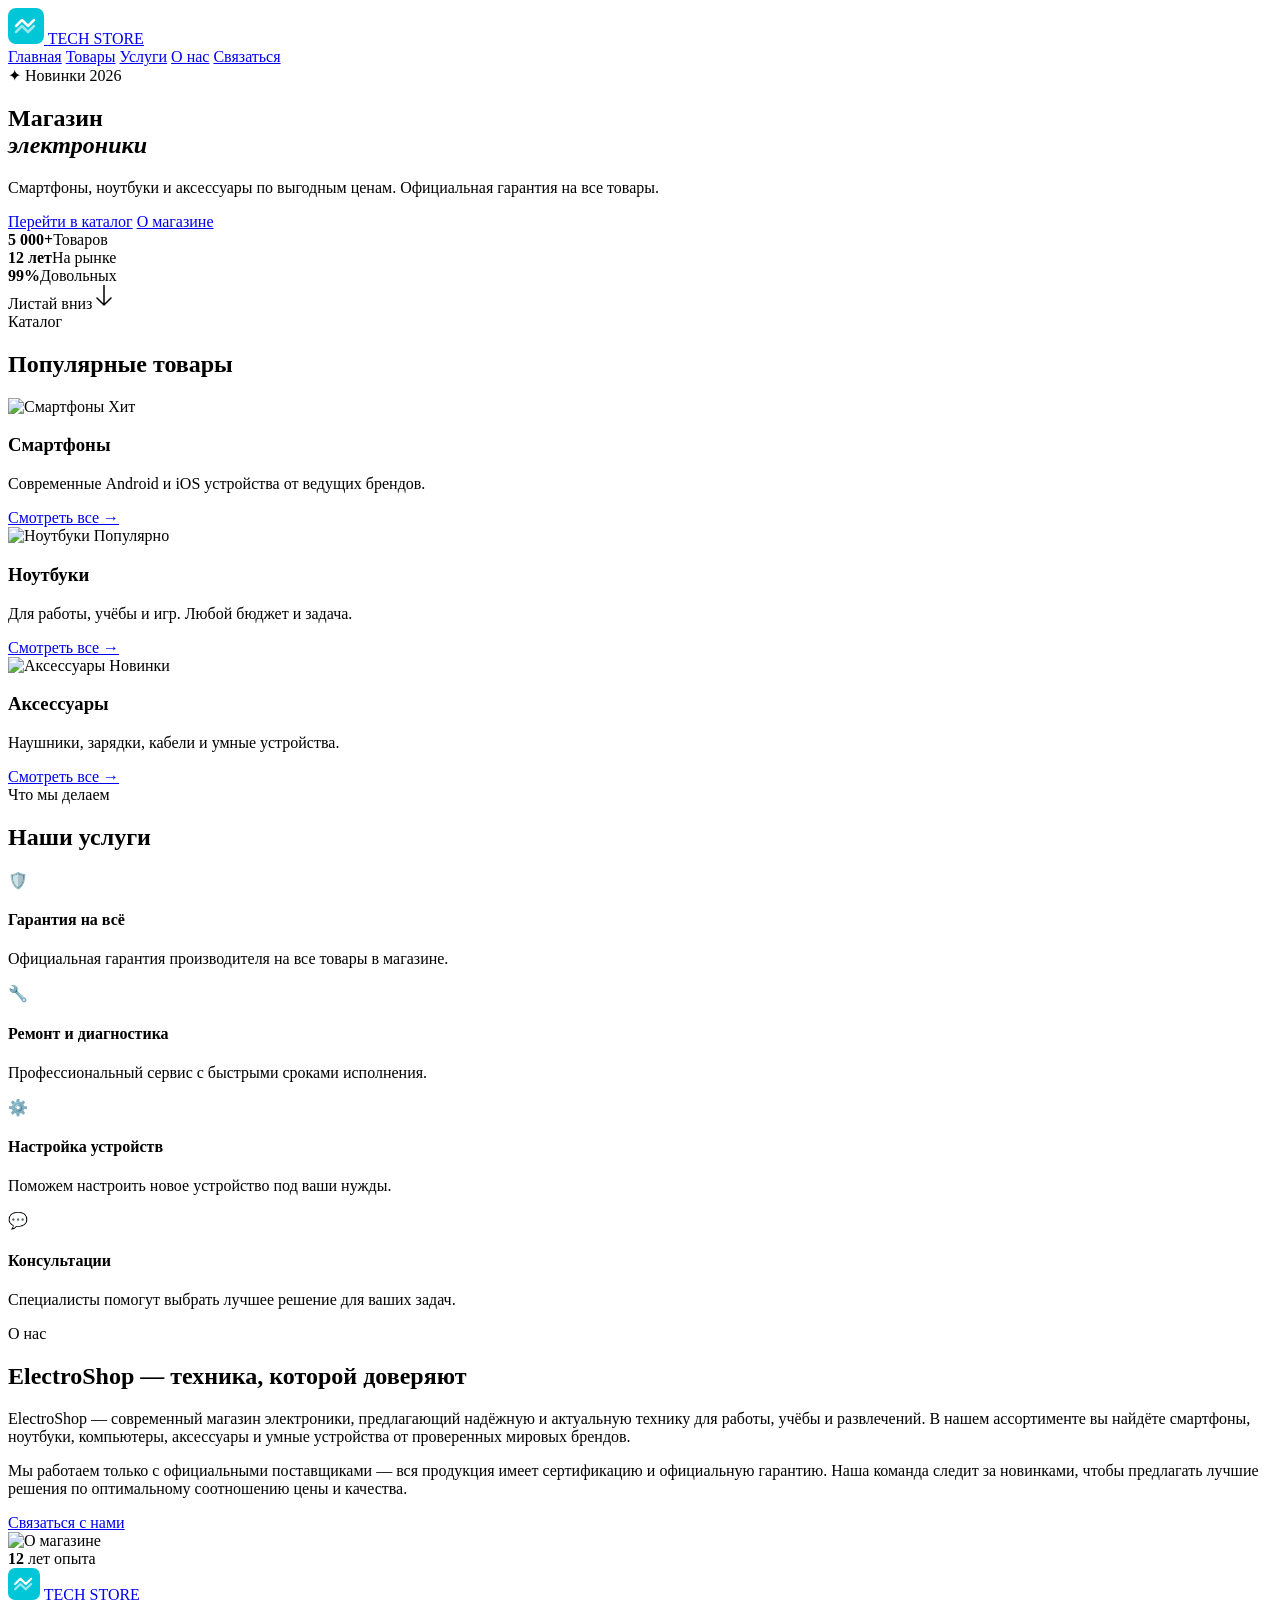
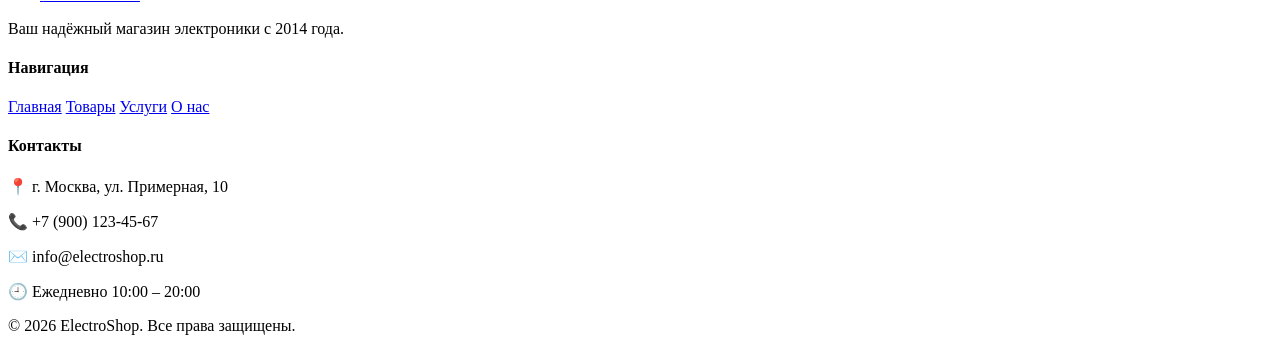
==== index.html @ ec578c1b "skip" ====
<!DOCTYPE html>
<html lang="ru">
<head>
    <meta charset="UTF-8" />
    <meta name="viewport" content="width=device-width, initial-scale=1.0" />
    <title>ElectroShop — магазин электроники</title>
    <link rel="preconnect" href="https://fonts.googleapis.com">
    <link href="https://fonts.googleapis.com/css2?family=Syne:wght@700;800&family=DM+Sans:wght@400;500;600&display=swap" rel="stylesheet">
    <link rel="stylesheet" href="style.css" />
</head>
<body>

<header class="header" id="header">
    <div class="header-container">
        <a href="#" class="logo">
            <svg width="36" height="36" viewBox="0 0 36 36" fill="none" xmlns="http://www.w3.org/2000/svg">
                <rect width="36" height="36" rx="8" fill="#00c6d7"/>
                <path d="M8 18L14 12L20 18L26 12" stroke="white" stroke-width="2.5" stroke-linecap="round" stroke-linejoin="round"/>
                <path d="M8 24L14 18L20 24L26 18" stroke="white" stroke-width="2.5" stroke-linecap="round" stroke-linejoin="round" opacity="0.6"/>
            </svg>
            <span>TECH STORE</span>
        </a>

        <nav class="nav" id="nav-menu">
            <a href="#home" onclick="closeMenu()">Главная</a>
            <a href="#products" onclick="closeMenu()">Товары</a>
            <a href="#services" onclick="closeMenu()">Услуги</a>
            <a href="#about" onclick="closeMenu()">О нас</a>
            <a href="#contacts" class="nav-cta" onclick="closeMenu()">Связаться</a>
        </nav>

        <div class="menu-toggle" id="mobile-menu" onclick="toggleMenu()">
            <span class="bar"></span>
            <span class="bar"></span>
            <span class="bar"></span>
        </div>
    </div>
</header>

<section class="hero" id="home">
    <div class="hero-content">
        <span class="hero-badge">✦ Новинки 2026</span>
        <h1>Магазин<br><em>электроники</em></h1>
        <p>Смартфоны, ноутбуки и аксессуары по выгодным ценам. Официальная гарантия на все товары.</p>
        <div class="hero-actions">
            <a href="#products" class="btn-primary">Перейти в каталог</a>
            <a href="#about" class="btn-ghost">О магазине</a>
        </div>
        <div class="hero-stats">
            <div class="stat"><strong>5 000+</strong><span>Товаров</span></div>
            <div class="stat-divider"></div>
            <div class="stat"><strong>12 лет</strong><span>На рынке</span></div>
            <div class="stat-divider"></div>
            <div class="stat"><strong>99%</strong><span>Довольных</span></div>
        </div>
    </div>
    <div class="hero-scroll">
        <span>Листай вниз</span>
        <svg width="16" height="24" viewBox="0 0 16 24"><path d="M8 0v20M1 13l7 7 7-7" stroke="currentColor" stroke-width="1.5" fill="none" stroke-linecap="round" stroke-linejoin="round"/></svg>
    </div>
</section>

<section id="products">
    <div class="container">
        <div class="section-label">Каталог</div>
        <h2>Популярные товары</h2>

        <div class="cards">
            <div class="card">
                <div class="card-img-wrap">
                    <img src="https://images.unsplash.com/photo-1511707171634-5f897ff02aa9?w=600&auto=format&fit=crop" alt="Смартфоны" />
                    <span class="card-tag">Хит</span>
                </div>
                <div class="card-body">
                    <h3>Смартфоны</h3>
                    <p>Современные Android и iOS устройства от ведущих брендов.</p>
                    <a href="#" class="card-link">Смотреть все →</a>
                </div>
            </div>

            <div class="card card-featured">
                <div class="card-img-wrap">
                    <img src="https://images.unsplash.com/photo-1496181133206-80ce9b88a853?w=600&auto=format&fit=crop" alt="Ноутбуки" />
                    <span class="card-tag">Популярно</span>
                </div>
                <div class="card-body">
                    <h3>Ноутбуки</h3>
                    <p>Для работы, учёбы и игр. Любой бюджет и задача.</p>
                    <a href="#" class="card-link">Смотреть все →</a>
                </div>
            </div>

            <div class="card">
                <div class="card-img-wrap">
                    <img src="https://images.unsplash.com/photo-1505740420928-5e560c06d30e?w=600&auto=format&fit=crop" alt="Аксессуары" />
                    <span class="card-tag">Новинки</span>
                </div>
                <div class="card-body">
                    <h3>Аксессуары</h3>
                    <p>Наушники, зарядки, кабели и умные устройства.</p>
                    <a href="#" class="card-link">Смотреть все →</a>
                </div>
            </div>
        </div>
    </div>
</section>

<section id="services" class="services-section">
    <div class="container">
        <div class="section-label">Что мы делаем</div>
        <h2>Наши услуги</h2>
        <div class="services-grid">
            <div class="service-item">
                <div class="service-icon">🛡️</div>
                <h4>Гарантия на всё</h4>
                <p>Официальная гарантия производителя на все товары в магазине.</p>
            </div>
            <div class="service-item">
                <div class="service-icon">🔧</div>
                <h4>Ремонт и диагностика</h4>
                <p>Профессиональный сервис с быстрыми сроками исполнения.</p>
            </div>
            <div class="service-item">
                <div class="service-icon">⚙️</div>
                <h4>Настройка устройств</h4>
                <p>Поможем настроить новое устройство под ваши нужды.</p>
            </div>
            <div class="service-item">
                <div class="service-icon">💬</div>
                <h4>Консультации</h4>
                <p>Специалисты помогут выбрать лучшее решение для ваших задач.</p>
            </div>
        </div>
    </div>
</section>

<section id="about" class="about-section">
    <div class="container about-grid">
        <div class="about-text">
            <div class="section-label">О нас</div>
            <h2 class="about-h2">ElectroShop — техника, которой доверяют</h2>
            <p>ElectroShop — современный магазин электроники, предлагающий надёжную и актуальную технику для работы, учёбы и развлечений. В нашем ассортименте вы найдёте смартфоны, ноутбуки, компьютеры, аксессуары и умные устройства от проверенных мировых брендов.</p>
            <p>Мы работаем только с официальными поставщиками — вся продукция имеет сертификацию и официальную гарантию. Наша команда следит за новинками, чтобы предлагать лучшие решения по оптимальному соотношению цены и качества.</p>
            <a href="#contacts" class="btn-primary">Связаться с нами</a>
        </div>
        <div class="about-visual">
            <div class="about-img-wrap">
                <img src="https://images.unsplash.com/photo-1441986300917-64674bd600d8?w=600&auto=format&fit=crop" alt="О магазине" />
            </div>
            <div class="about-badge-float">
                <strong>12</strong>
                <span>лет опыта</span>
            </div>
        </div>
    </div>
</section>

<footer id="contacts">
    <div class="container footer-inner">
        <div class="footer-brand">
            <a href="#" class="logo">
                <svg width="32" height="32" viewBox="0 0 36 36" fill="none"><rect width="36" height="36" rx="8" fill="#00c6d7"/><path d="M8 18L14 12L20 18L26 12" stroke="white" stroke-width="2.5" stroke-linecap="round" stroke-linejoin="round"/><path d="M8 24L14 18L20 24L26 18" stroke="white" stroke-width="2.5" stroke-linecap="round" stroke-linejoin="round" opacity="0.6"/></svg>
                <span>TECH STORE</span>
            </a>
            <p>Ваш надёжный магазин электроники с 2014 года.</p>
        </div>

        <div class="footer-links">
            <h4>Навигация</h4>
            <a href="#home">Главная</a>
            <a href="#products">Товары</a>
            <a href="#services">Услуги</a>
            <a href="#about">О нас</a>
        </div>

        <div class="footer-contacts-col">
            <h4>Контакты</h4>
            <p>📍 г. Москва, ул. Примерная, 10</p>
            <p>📞 +7 (900) 123-45-67</p>
            <p>✉️ info@electroshop.ru</p>
            <p>🕘 Ежедневно 10:00 – 20:00</p>
        </div>
    </div>
    <div class="footer-bottom">
        <p class="copyright">© 2026 ElectroShop. Все права защищены.</p>
    </div>
</footer>

<script>
    function toggleMenu() {
        const nav = document.getElementById('nav-menu');
        const toggle = document.getElementById('mobile-menu');
        nav.classList.toggle('active');
        toggle.classList.toggle('active');
        document.body.classList.toggle('no-scroll');
    }

    function closeMenu() {
        const nav = document.getElementById('nav-menu');
        const toggle = document.getElementById('mobile-menu');
        nav.classList.remove('active');
        toggle.classList.remove('active');
        document.body.classList.remove('no-scroll');
    }

    // Scroll shadow on header
    window.addEventListener('scroll', () => {
        const header = document.getElementById('header');
        header.classList.toggle('scrolled', window.scrollY > 20);
    });
</script>

</body>
</html>
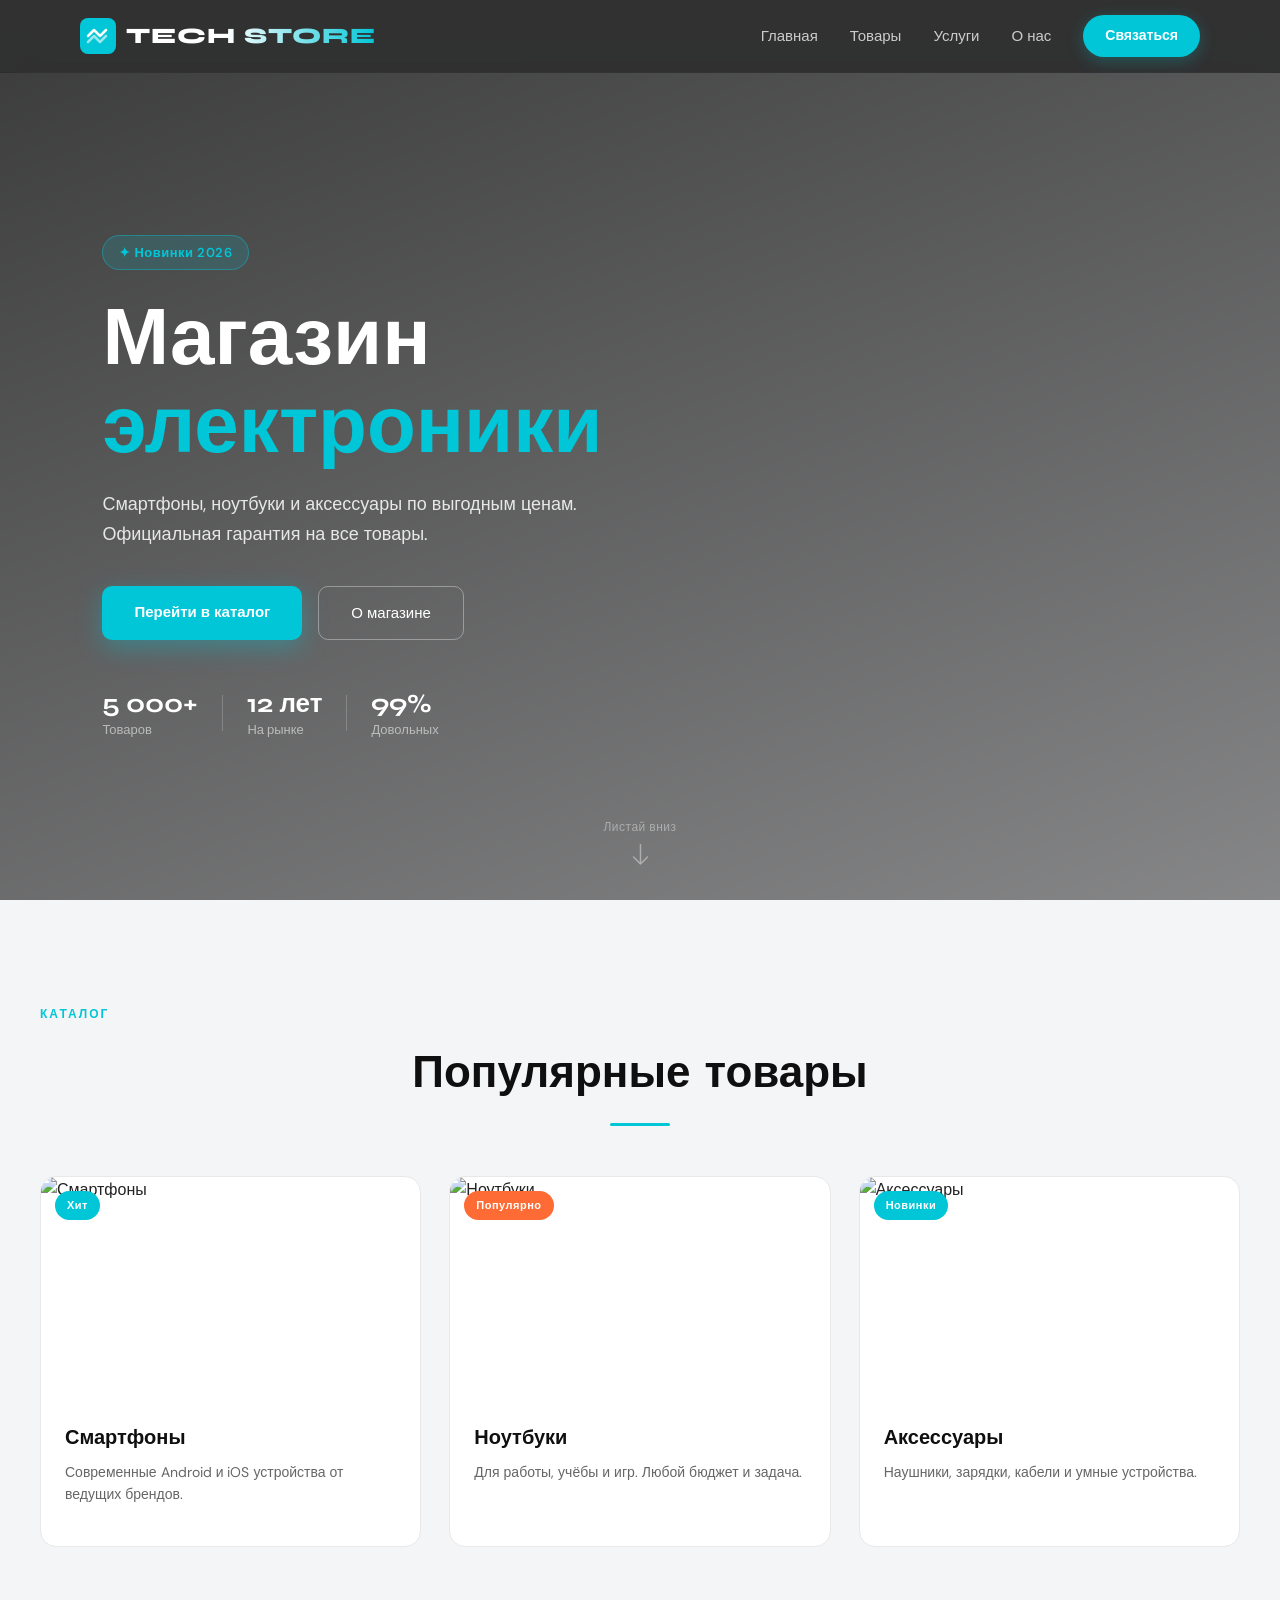
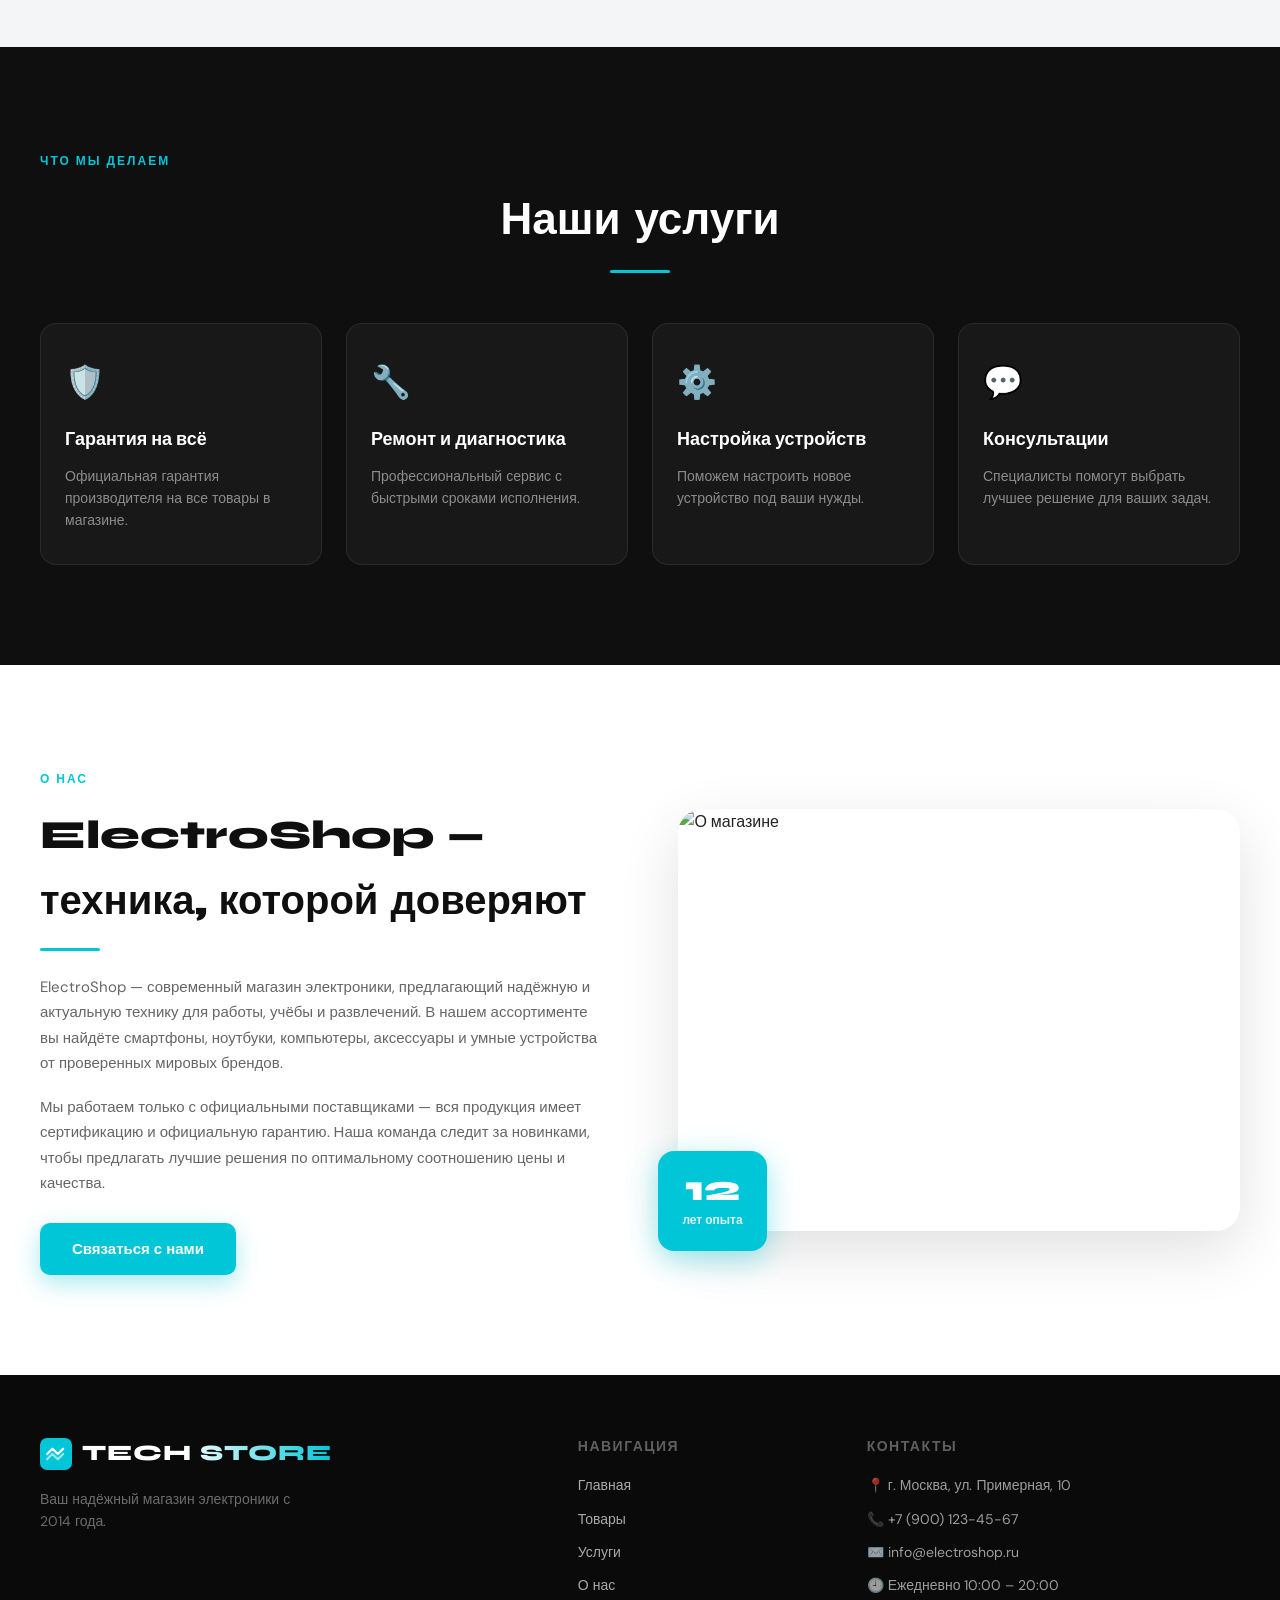
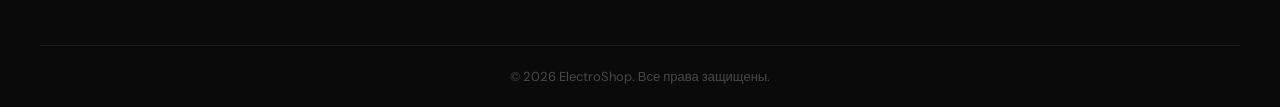
==== commit 838139f0: "skip" ====
--- a/index.html
+++ b/index.html
@@ -74,7 +74,6 @@
                 <div class="card-body">
                     <h3>Смартфоны</h3>
                     <p>Современные Android и iOS устройства от ведущих брендов.</p>
-                    <a href="#" class="card-link">Смотреть все →</a>
                 </div>
             </div>
 
@@ -86,7 +85,6 @@
                 <div class="card-body">
                     <h3>Ноутбуки</h3>
                     <p>Для работы, учёбы и игр. Любой бюджет и задача.</p>
-                    <a href="#" class="card-link">Смотреть все →</a>
                 </div>
             </div>
 
@@ -98,7 +96,6 @@
                 <div class="card-body">
                     <h3>Аксессуары</h3>
                     <p>Наушники, зарядки, кабели и умные устройства.</p>
-                    <a href="#" class="card-link">Смотреть все →</a>
                 </div>
             </div>
         </div>
@@ -203,7 +200,6 @@
         document.body.classList.remove('no-scroll');
     }
 
-    // Scroll shadow on header
     window.addEventListener('scroll', () => {
         const header = document.getElementById('header');
         header.classList.toggle('scrolled', window.scrollY > 20);
@@ -211,4 +207,4 @@
 </script>
 
 </body>
-</html>
+</html>
--- a/style.css
+++ b/style.css
@@ -0,0 +1,738 @@
+/* ===== 1. CSS ПЕРЕМЕННЫЕ И СБРОС ===== */
+:root {
+    --accent: #00c6d7;
+    --accent-dark: #009aab;
+    --bg: #f4f5f7;
+    --white: #ffffff;
+    --dark: #0f0f0f;
+    --text: #222;
+    --muted: #666;
+    --border: #e8e8e8;
+    --header-h: 72px;
+    --font-display: 'Syne', sans-serif;
+    --font-body: 'DM Sans', sans-serif;
+    --radius: 16px;
+    --shadow: 0 8px 32px rgba(0,0,0,0.08);
+    --shadow-lg: 0 20px 60px rgba(0,0,0,0.12);
+}
+
+*, *::before, *::after {
+    margin: 0; padding: 0;
+    box-sizing: border-box;
+}
+
+html { scroll-behavior: smooth; }
+
+body {
+    background: var(--bg);
+    color: var(--text);
+    font-family: var(--font-body);
+    line-height: 1.65;
+    padding-top: var(--header-h);
+}
+
+body.no-scroll { overflow: hidden; }
+
+img { display: block; width: 100%; }
+a { text-decoration: none; color: inherit; }
+
+/* ===== 2. HEADER ===== */
+.header {
+    position: fixed;
+    top: 0; left: 0;
+    width: 100%;
+    z-index: 1000;
+    background: rgba(15, 15, 15, 0.85);
+    backdrop-filter: blur(20px) saturate(180%);
+    -webkit-backdrop-filter: blur(20px) saturate(180%);
+    border-bottom: 1px solid rgba(255,255,255,0.07);
+    transition: box-shadow 0.3s;
+}
+
+.header.scrolled {
+    box-shadow: 0 4px 30px rgba(0,0,0,0.3);
+}
+
+.header-container {
+    max-width: 1200px;
+    margin: 0 auto;
+    padding: 0 clamp(16px, 4vw, 40px);
+    height: var(--header-h);
+    display: flex;
+    justify-content: space-between;
+    align-items: center;
+}
+
+/* Logo */
+.logo {
+    display: flex;
+    align-items: center;
+    gap: 10px;
+    flex-shrink: 0;
+}
+
+.logo span {
+    font-family: var(--font-display);
+    font-size: clamp(16px, 2.5vw, 22px);
+    font-weight: 800;
+    background: linear-gradient(90deg, #fff 40%, var(--accent));
+    -webkit-background-clip: text;
+    -webkit-text-fill-color: transparent;
+    letter-spacing: 1px;
+}
+
+/* Nav */
+.nav {
+    display: flex;
+    align-items: center;
+    gap: clamp(16px, 2.5vw, 32px);
+}
+
+.nav a {
+    color: rgba(255,255,255,0.75);
+    font-size: 15px;
+    font-weight: 500;
+    transition: color 0.25s;
+    white-space: nowrap;
+    position: relative;
+}
+
+.nav a:not(.nav-cta)::after {
+    content: '';
+    position: absolute;
+    bottom: -4px; left: 0;
+    width: 0; height: 2px;
+    background: var(--accent);
+    transition: width 0.3s;
+}
+
+.nav a:not(.nav-cta):hover::after { width: 100%; }
+.nav a:hover { color: var(--accent); }
+
+.nav .nav-cta {
+    background: var(--accent);
+    padding: 9px 22px;
+    border-radius: 50px;
+    color: #fff;
+    font-weight: 600;
+    font-size: 14px;
+    transition: background 0.25s, transform 0.25s, color 0.25s;
+    box-shadow: 0 4px 16px rgba(0,198,215,0.25);
+}
+
+.nav .nav-cta:hover {
+    background: #fff;
+    color: var(--accent);
+    transform: translateY(-2px);
+}
+
+/* Burger */
+.menu-toggle {
+    display: none;
+    flex-direction: column;
+    justify-content: space-between;
+    width: 28px; height: 20px;
+    cursor: pointer;
+    z-index: 1100;
+    padding: 2px;
+}
+
+.bar {
+    width: 100%; height: 2.5px;
+    background: #fff;
+    border-radius: 10px;
+    transition: transform 0.35s ease, opacity 0.2s;
+    transform-origin: center;
+}
+
+/* ===== 3. HERO ===== */
+.hero {
+    min-height: calc(100vh - var(--header-h));
+    background:
+        linear-gradient(160deg, rgba(0,0,0,0.75) 0%, rgba(0,0,0,0.45) 100%),
+        url("https://images.unsplash.com/photo-1550745165-9bc0b252726f?q=80&w=2070&auto=format&fit=crop") center/cover no-repeat;
+    color: #fff;
+    display: flex;
+    flex-direction: column;
+    justify-content: center;
+    align-items: flex-start;
+    padding: 60px clamp(20px, 8vw, 120px);
+    position: relative;
+}
+
+.hero-content { max-width: 640px; }
+
+.hero-badge {
+    display: inline-block;
+    background: rgba(0,198,215,0.15);
+    border: 1px solid rgba(0,198,215,0.4);
+    color: var(--accent);
+    font-size: 13px;
+    font-weight: 600;
+    padding: 6px 16px;
+    border-radius: 50px;
+    margin-bottom: 24px;
+    letter-spacing: 0.5px;
+}
+
+.hero h1 {
+    font-family: var(--font-display);
+    font-size: clamp(40px, 7vw, 80px);
+    line-height: 1.1;
+    font-weight: 800;
+    margin-bottom: 20px;
+}
+
+.hero h1 em {
+    font-style: normal;
+    color: var(--accent);
+}
+
+.hero p {
+    font-size: clamp(15px, 2vw, 18px);
+    opacity: 0.85;
+    margin-bottom: 36px;
+    max-width: 480px;
+}
+
+.hero-actions {
+    display: flex;
+    gap: 16px;
+    flex-wrap: wrap;
+    margin-bottom: 48px;
+}
+
+.btn-primary {
+    display: inline-block;
+    padding: 14px 32px;
+    background: var(--accent);
+    color: #fff;
+    font-weight: 600;
+    font-size: 15px;
+    border-radius: 10px;
+    transition: transform 0.25s, box-shadow 0.25s;
+    box-shadow: 0 8px 24px rgba(0,198,215,0.35);
+    white-space: nowrap;
+}
+
+.btn-primary:hover {
+    transform: translateY(-3px);
+    box-shadow: 0 16px 36px rgba(0,198,215,0.45);
+}
+
+.btn-ghost {
+    display: inline-block;
+    padding: 14px 32px;
+    border: 1.5px solid rgba(255,255,255,0.35);
+    color: #fff;
+    font-weight: 500;
+    font-size: 15px;
+    border-radius: 10px;
+    transition: border-color 0.25s, background 0.25s;
+    white-space: nowrap;
+}
+
+.btn-ghost:hover {
+    border-color: rgba(255,255,255,0.7);
+    background: rgba(255,255,255,0.08);
+}
+
+.hero-stats {
+    display: flex;
+    align-items: center;
+    gap: 24px;
+    flex-wrap: wrap;
+}
+
+.stat { display: flex; flex-direction: column; line-height: 1.2; }
+.stat strong { font-family: var(--font-display); font-size: 26px; color: #fff; }
+.stat span { font-size: 13px; color: rgba(255,255,255,0.55); margin-top: 2px; }
+
+.stat-divider {
+    width: 1px; height: 36px;
+    background: rgba(255,255,255,0.2);
+    flex-shrink: 0;
+}
+
+.hero-scroll {
+    position: absolute;
+    bottom: 32px; left: 50%;
+    transform: translateX(-50%);
+    display: flex; flex-direction: column;
+    align-items: center;
+    gap: 6px;
+    color: rgba(255,255,255,0.4);
+    font-size: 12px;
+    letter-spacing: 0.5px;
+    animation: bounce 2s infinite;
+}
+
+@keyframes bounce {
+    0%, 100% { transform: translateX(-50%) translateY(0); }
+    50% { transform: translateX(-50%) translateY(6px); }
+}
+
+/* ===== 4. ОБЩИЕ СТИЛИ СЕКЦИЙ ===== */
+section { padding: clamp(60px, 8vw, 100px) clamp(16px, 4vw, 20px); }
+
+.container {
+    max-width: 1200px;
+    margin: 0 auto;
+}
+
+.section-label {
+    display: inline-block;
+    font-size: 12px;
+    font-weight: 700;
+    letter-spacing: 2px;
+    text-transform: uppercase;
+    color: var(--accent);
+    margin-bottom: 12px;
+}
+
+section h2 {
+    font-family: var(--font-display);
+    font-size: clamp(26px, 4vw, 44px);
+    font-weight: 800;
+    text-align: center;
+    margin-bottom: 16px;
+    color: var(--dark);
+}
+
+section h2::after {
+    content: '';
+    display: block;
+    width: 60px; height: 3px;
+    background: var(--accent);
+    margin: 14px auto 50px;
+    border-radius: 3px;
+}
+
+/* ===== 5. КАРТОЧКИ ТОВАРОВ ===== */
+.cards {
+    display: grid;
+    grid-template-columns: repeat(3, 1fr);
+    gap: 28px;
+}
+
+.card {
+    background: var(--white);
+    border-radius: var(--radius);
+    border: 1px solid var(--border);
+    overflow: hidden;
+    transition: transform 0.35s cubic-bezier(0.175,0.885,0.32,1.275), box-shadow 0.35s, border-color 0.35s;
+}
+
+.card:hover {
+    transform: translateY(-10px);
+    box-shadow: var(--shadow-lg);
+    border-color: var(--accent);
+}
+
+.card-img-wrap {
+    position: relative;
+    overflow: hidden;
+    height: 220px;
+}
+
+.card-img-wrap img {
+    height: 100%; object-fit: cover;
+    transition: transform 0.4s ease;
+}
+
+.card:hover .card-img-wrap img { transform: scale(1.05); }
+
+.card-tag {
+    position: absolute;
+    top: 14px; left: 14px;
+    background: var(--accent);
+    color: #fff;
+    font-size: 11px;
+    font-weight: 700;
+    letter-spacing: 0.5px;
+    padding: 5px 12px;
+    border-radius: 50px;
+}
+
+.card-featured .card-tag {
+    background: #ff6b35;
+}
+
+.card-body {
+    padding: 24px;
+}
+
+.card-body h3 {
+    font-family: var(--font-display);
+    font-size: 20px;
+    font-weight: 700;
+    margin-bottom: 8px;
+    color: var(--dark);
+}
+
+.card-body p {
+    font-size: 14px;
+    color: var(--muted);
+    margin-bottom: 16px;
+    line-height: 1.55;
+}
+
+.card-link {
+    font-size: 14px;
+    font-weight: 600;
+    color: var(--accent);
+    transition: gap 0.2s;
+}
+
+.card-link:hover { text-decoration: underline; }
+
+/* ===== 6. УСЛУГИ ===== */
+.services-section {
+    background: var(--dark);
+    color: #fff;
+}
+
+.services-section .section-label { /* already styled */ }
+
+.services-section h2 {
+    color: #fff;
+}
+
+.services-section h2::after { background: var(--accent); }
+
+.services-grid {
+    display: grid;
+    grid-template-columns: repeat(4, 1fr);
+    gap: 24px;
+}
+
+.service-item {
+    background: rgba(255,255,255,0.04);
+    border: 1px solid rgba(255,255,255,0.08);
+    border-radius: var(--radius);
+    padding: 32px 24px;
+    transition: background 0.3s, border-color 0.3s, transform 0.3s;
+}
+
+.service-item:hover {
+    background: rgba(0,198,215,0.08);
+    border-color: rgba(0,198,215,0.35);
+    transform: translateY(-4px);
+}
+
+.service-icon {
+    font-size: 32px;
+    margin-bottom: 16px;
+}
+
+.service-item h4 {
+    font-family: var(--font-display);
+    font-size: 18px;
+    font-weight: 700;
+    margin-bottom: 10px;
+    color: #fff;
+}
+
+.service-item p {
+    font-size: 14px;
+    color: rgba(255,255,255,0.5);
+    line-height: 1.6;
+}
+
+/* ===== 7. О НАС ===== */
+.about-section {
+    background: var(--white);
+}
+
+.about-section .section-label { /* ok */ }
+
+.about-grid {
+    display: grid;
+    grid-template-columns: 1fr 1fr;
+    gap: clamp(40px, 6vw, 80px);
+    align-items: center;
+}
+
+.about-text h2.about-h2 {
+    font-family: var(--font-display);
+    font-size: clamp(24px, 3.5vw, 40px);
+    font-weight: 800;
+    text-align: left;
+    margin-bottom: 0;
+    color: var(--dark);
+}
+
+.about-text h2.about-h2::after { margin: 14px 0 24px; }
+
+.about-text p {
+    font-size: 15px;
+    color: var(--muted);
+    margin-bottom: 18px;
+    line-height: 1.7;
+}
+
+.about-text .btn-primary { margin-top: 8px; }
+
+.about-visual {
+    position: relative;
+}
+
+.about-img-wrap {
+    border-radius: 24px;
+    overflow: hidden;
+    box-shadow: var(--shadow-lg);
+    aspect-ratio: 4/3;
+}
+
+.about-img-wrap img {
+    width: 100%; height: 100%;
+    object-fit: cover;
+    transition: transform 0.5s;
+}
+
+.about-img-wrap:hover img { transform: scale(1.04); }
+
+.about-badge-float {
+    position: absolute;
+    bottom: -20px; left: -20px;
+    background: var(--accent);
+    color: #fff;
+    padding: 20px 24px;
+    border-radius: 16px;
+    display: flex;
+    flex-direction: column;
+    align-items: center;
+    box-shadow: 0 8px 30px rgba(0,198,215,0.4);
+}
+
+.about-badge-float strong {
+    font-family: var(--font-display);
+    font-size: 36px;
+    font-weight: 800;
+    line-height: 1;
+}
+
+.about-badge-float span {
+    font-size: 12px;
+    font-weight: 600;
+    opacity: 0.85;
+    margin-top: 4px;
+}
+
+/* ===== 8. FOOTER ===== */
+footer {
+    background: #0a0a0a;
+    color: #fff;
+    padding-top: 60px;
+}
+
+.footer-inner {
+    display: grid;
+    grid-template-columns: 2fr 1fr 1.5fr;
+    gap: 40px;
+    padding-bottom: 48px;
+    border-bottom: 1px solid rgba(255,255,255,0.07);
+}
+
+.footer-brand .logo { margin-bottom: 16px; }
+
+.footer-brand p {
+    font-size: 14px;
+    color: rgba(255,255,255,0.4);
+    max-width: 260px;
+    line-height: 1.6;
+}
+
+.footer-links,
+.footer-contacts-col {
+    display: flex;
+    flex-direction: column;
+    gap: 10px;
+}
+
+.footer-links h4,
+.footer-contacts-col h4 {
+    font-family: var(--font-display);
+    font-size: 14px;
+    font-weight: 700;
+    letter-spacing: 1.5px;
+    text-transform: uppercase;
+    color: rgba(255,255,255,0.35);
+    margin-bottom: 6px;
+}
+
+.footer-links a {
+    font-size: 14px;
+    color: rgba(255,255,255,0.65);
+    transition: color 0.2s;
+}
+
+.footer-links a:hover { color: var(--accent); }
+
+.footer-contacts-col p {
+    font-size: 14px;
+    color: rgba(255,255,255,0.6);
+}
+
+.footer-bottom {
+    padding: 20px 0;
+    text-align: center;
+}
+
+.copyright {
+    font-size: 13px;
+    color: rgba(255,255,255,0.25);
+}
+
+/* ===== 9. АДАПТИВНОСТЬ ===== */
+
+/* Планшеты */
+@media (max-width: 1024px) {
+    .cards {
+        grid-template-columns: repeat(2, 1fr);
+    }
+
+    .services-grid {
+        grid-template-columns: repeat(2, 1fr);
+    }
+
+    .footer-inner {
+        grid-template-columns: 1fr 1fr;
+    }
+
+    .footer-brand {
+        grid-column: 1 / -1;
+    }
+}
+
+/* Мобильные */
+@media (max-width: 768px) {
+    :root { --header-h: 64px; }
+
+    /* Бургер */
+    .menu-toggle { display: flex; }
+
+    /* Мобильная навигация — полноэкранное меню */
+    .nav {
+        position: fixed;
+        inset: 0;
+        width: 100%;
+        height: 100vh;
+        background: rgba(8, 8, 8, 0.98);
+        flex-direction: column;
+        justify-content: center;
+        gap: 8px;
+        opacity: 0;
+        pointer-events: none;
+        transform: translateY(-10px);
+        transition: opacity 0.35s ease, transform 0.35s ease;
+    }
+
+    .nav.active {
+        opacity: 1;
+        pointer-events: auto;
+        transform: translateY(0);
+    }
+
+    .nav a {
+        font-size: 28px;
+        font-family: var(--font-display);
+        font-weight: 700;
+        padding: 10px 0;
+        opacity: 0;
+        transition: color 0.25s, opacity 0.3s;
+    }
+
+    .nav.active a {
+        opacity: 1;
+    }
+
+    .nav a:not(.nav-cta)::after { display: none; }
+
+    .nav .nav-cta {
+        margin-top: 16px;
+        padding: 14px 36px;
+        font-size: 18px;
+    }
+
+    /* Burger → X */
+    .menu-toggle.active .bar:nth-child(1) { transform: translateY(8.75px) rotate(45deg); }
+    .menu-toggle.active .bar:nth-child(2) { opacity: 0; transform: scaleX(0); }
+    .menu-toggle.active .bar:nth-child(3) { transform: translateY(-8.75px) rotate(-45deg); }
+
+    /* Hero */
+    .hero {
+        align-items: center;
+        text-align: center;
+        padding: 48px 20px 80px;
+        min-height: 100svh;
+    }
+
+    .hero-content { max-width: 100%; }
+
+    .hero p { max-width: 100%; }
+
+    .hero-actions {
+        justify-content: center;
+    }
+
+    .hero-stats {
+        justify-content: center;
+        gap: 16px;
+    }
+
+    .stat strong { font-size: 22px; }
+
+    /* Cards — single column */
+    .cards {
+        grid-template-columns: 1fr;
+        gap: 20px;
+    }
+
+    .card-img-wrap { height: 200px; }
+
+    /* Services — 1 col */
+    .services-grid {
+        grid-template-columns: 1fr;
+        gap: 16px;
+    }
+
+    .service-item { padding: 24px 20px; }
+
+    /* About */
+    .about-grid {
+        grid-template-columns: 1fr;
+        gap: 32px;
+    }
+
+    .about-text h2.about-h2 { font-size: clamp(22px, 6vw, 32px); }
+
+    .about-img-wrap { aspect-ratio: 16/9; }
+
+    .about-badge-float {
+        bottom: -16px; left: 16px;
+        padding: 14px 18px;
+    }
+
+    .about-badge-float strong { font-size: 26px; }
+
+    /* Footer */
+    .footer-inner {
+        grid-template-columns: 1fr;
+        gap: 32px;
+    }
+
+    .footer-brand { grid-column: auto; }
+
+    /* Section h2 */
+    section h2::after { margin-bottom: 36px; }
+}
+
+/* Маленькие телефоны */
+@media (max-width: 400px) {
+    .hero h1 { font-size: 34px; }
+    .hero-actions { flex-direction: column; align-items: stretch; }
+    .btn-primary, .btn-ghost { text-align: center; }
+    .hero-stats { gap: 12px; }
+    .stat-divider { display: none; }
+}
